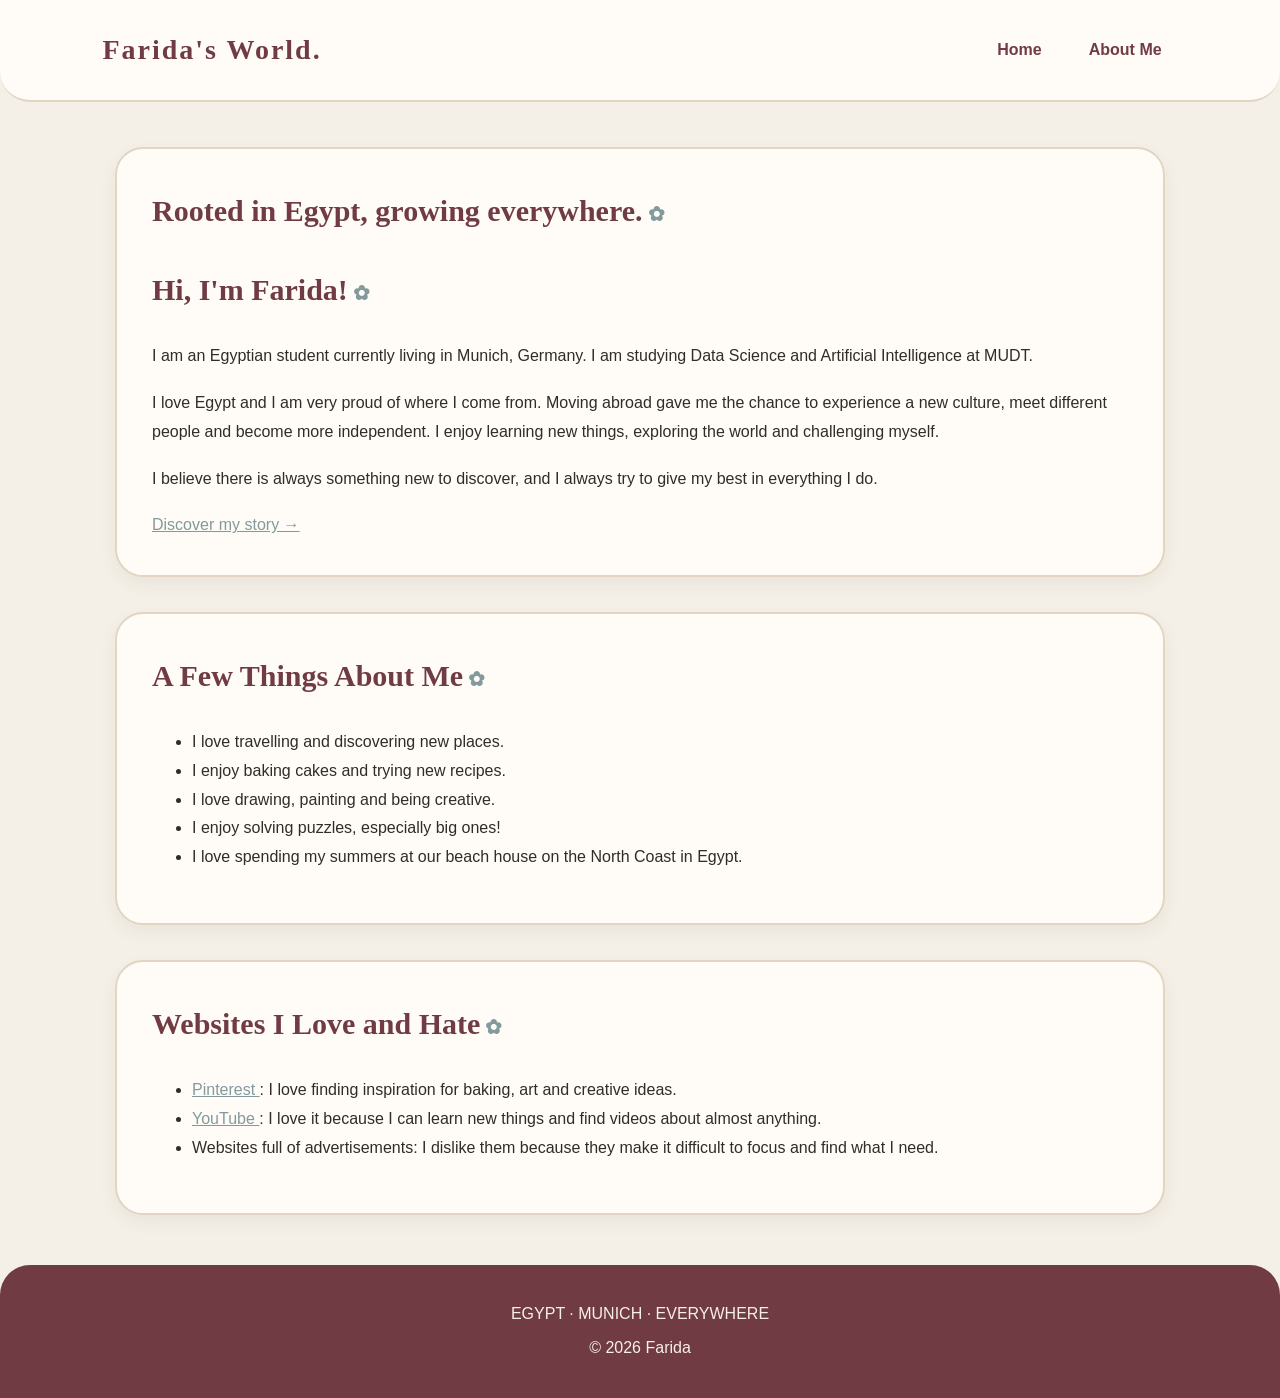
==== epa1-profile-site/index.html @ 3b83dfaf "Add profile home page with my love/hate websites" ====
<!doctype html>
<html lang="en">

<head>
    
    <meta charset="utf-8">

    
    <meta name="viewport" content="width=device-width, initial-scale=1">

    <title>Farida · Farida's World</title>

    
    <link rel="stylesheet" href="style.css">
</head>

<body>

   <body>
    <header>
        <h1>Farida's World.</h1>
        <nav>
            <a href="index.html">Home</a>
            <a href="about.html">About Me</a>
        </nav>
    </header>

    <main>

      
        <section>

            <h2>Rooted in Egypt, growing everywhere.</h2>

            

            <h2>Hi, I'm Farida!</h2>

          
            <p>
                I am an Egyptian student currently living in Munich, Germany.
                I am studying Data Science and Artificial Intelligence at MUDT.
            </p>

            <p>
                I love Egypt and I am very proud of where I come from.
                Moving abroad gave me the chance to experience a new culture,
                meet different people and become more independent.
                I enjoy learning new things, exploring the world and
                challenging myself.
            </p>

            <p>
                I believe there is always something new to discover,
                and I always try to give my best in everything I do.
            </p>

            
            <a href="about.html">Discover my story →</a>

        </section>

        
        <section>

            <h2>A Few Things About Me</h2>

            <ul>
                <li>I love travelling and discovering new places.</li>
                <li>I enjoy baking cakes and trying new recipes.</li>
                <li>I love drawing, painting and being creative.</li>
                <li>I enjoy solving puzzles, especially big ones!</li>
                <li>I love spending my summers at our beach house
                    on the North Coast in Egypt.</li>
            </ul>

        </section>

       
        <section>

            <h2>Websites I Love and Hate</h2>

            <ul>
                <li>
                    <a href="https://www.pinterest.com" target="_blank">
                        Pinterest
                    </a>:
                    I love finding inspiration for baking, art and creative ideas.
                </li>

                <li>
                    <a href="https://www.youtube.com" target="_blank">
                        YouTube
                    </a>:
                    I love it because I can learn new things and find videos
                    about almost anything.
                </li>

                <li>
                    Websites full of advertisements:
                    I dislike them because they make it difficult to focus
                    and find what I need.
                </li>
            </ul>

        </section>

    </main>


    <footer>
        <p>EGYPT · MUNICH · EVERYWHERE</p>
        <p>© 2026 Farida</p>
    </footer>

</body>
</html>
---- epa1-profile-site/style.css ----
:root {
    --cream: #F5F0E7;
    --sand: #E4D5C3;
    --burgundy: #713B43;
    --blue: #829A9C;
    --brown: #302C29;
    --white: #FFFCF7;
}


* {
    box-sizing: border-box;
}

html {
    scroll-behavior: smooth;
}

body {
    margin: 0;
    background-color: var(--cream);
    color: var(--brown);
    font-family: Arial, sans-serif;
    font-size: 16px;
    line-height: 1.8;
}


header {
    background-color: var(--white);
    padding: 25px 8%;
    display: flex;
    justify-content: space-between;
    align-items: center;
    flex-wrap: wrap;
    border-bottom: 2px solid var(--sand);
    border-radius: 0 0 30px 30px;
}

header h1 {
    color: var(--burgundy);
    font-family: Georgia, serif;
    font-size: 28px;
    letter-spacing: 2px;
    margin: 0;
}


nav {
    display: flex;
    gap: 15px;
    flex-wrap: wrap;
}

nav a {
    color: var(--burgundy);
    text-decoration: none;
    font-weight: bold;
    padding: 8px 16px;
    border-radius: 25px;
    transition: 0.3s ease;
}

nav a:hover {
    background-color: var(--sand);
    color: var(--burgundy);
}


main {
    max-width: 1100px;
    margin: 45px auto;
    padding: 0 25px;
}


section {
    background-color: var(--white);
    padding: 35px;
    margin-bottom: 35px;
    border-radius: 28px;
    border: 2px solid var(--sand);
    box-shadow: 0 7px 18px rgba(48, 44, 41, 0.06);
}


h1, h2, h3 {
    color: var(--burgundy);
    font-family: Georgia, serif;
}

h2 {
    font-size: 30px;
    margin-top: 0;
}

h3 {
    font-size: 22px;
}


p {
    margin-bottom: 18px;
}

figure {
    margin: 25px auto;
    max-width: 480px;
    text-align: center;
    background-color: var(--cream);
    padding: 12px;
    border-radius: 25px;
    border: 2px solid var(--sand);
    box-shadow: 0 6px 15px rgba(48, 44, 41, 0.08);
}

figure img,
.photo {
    width: 100%;
    max-height: 380px;
    object-fit: cover;
    display: block;
    border-radius: 20px;
}


figcaption {
    color: var(--burgundy);
    font-family: Georgia, serif;
    font-style: italic;
    padding: 12px 5px 5px;
    font-size: 15px;
}


a {
    color: var(--blue);
    transition: 0.3s ease;
}

a:hover {
    color: var(--burgundy);
}


.button {
    display: inline-block;
    background-color: var(--burgundy);
    color: var(--cream);
    padding: 12px 25px;
    border-radius: 30px;
    text-decoration: none;
    font-weight: bold;
    transition: 0.3s ease;
}

.button:hover {
    background-color: var(--blue);
    color: white;
    transform: translateY(-3px);
}


.card {
    background-color: var(--cream);
    padding: 25px;
    border-radius: 25px;
    margin-bottom: 22px;
    border: 2px solid var(--sand);
    transition: 0.3s ease;
}

.card:hover {
    transform: translateY(-5px);
    box-shadow: 0 8px 18px rgba(48, 44, 41, 0.08);
}

section h2::after {
    content: " ✿";
    color: var(--blue);
    font-size: 20px;
}


footer {
    background-color: var(--burgundy);
    color: var(--cream);
    text-align: center;
    padding: 30px;
    margin-top: 50px;
    border-radius: 30px 30px 0 0;
}

footer p {
    margin: 5px;
}

footer a {
    color: var(--cream);
}


@media (max-width: 700px) {
    header {
        flex-direction: column;
        gap: 15px;
        text-align: center;
    }

    nav {
        justify-content: center;
        gap: 8px;
    }

    main {
        margin: 25px auto;
        padding: 0 15px;
    }

    section {
        padding: 22px;
        border-radius: 22px;
    }

    h2 {
        font-size: 25px;
    }

    figure {
        max-width: 100%;
    }
}



@media (max-width: 700px) {
    
}




.gallery {
    display: grid;
    grid-template-columns: repeat(2, 1fr);
    gap: 20px;
}

.gallery figure {
    max-width: 100%;
    margin: 0;
    height: 100%;
}

.gallery img {
    width: 100%;
    height: 280px;
    object-fit: cover;
    border-radius: 18px;
}

@media (max-width: 600px) {
    .gallery {
        grid-template-columns: 1fr;
    }
}
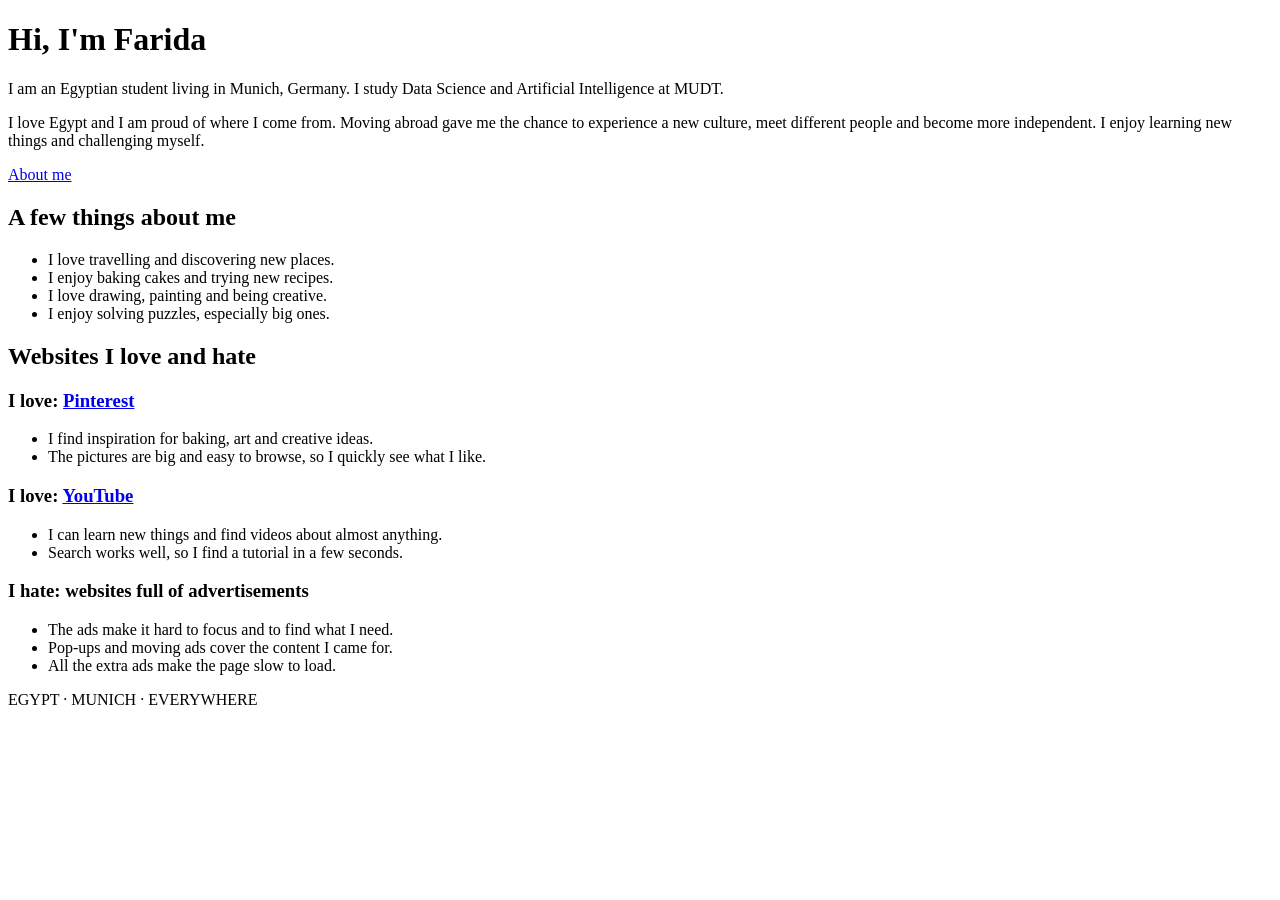
==== commit affc2907: "Rewrite profile site as simple hand-written HTML pages" ====
--- a/epa1-profile-site/index.html
+++ b/epa1-profile-site/index.html
@@ -1,119 +1,52 @@
-<!doctype html>
+<!DOCTYPE html>
 <html lang="en">
+<head>
+    <meta charset="UTF-8">
+    <meta name="viewport" content="width=device-width, initial-scale=1.0">
+    <title>Farida – Home</title>
+</head>
+<body>
+    <h1>Hi, I'm Farida</h1>
+    <p>
+        I am an Egyptian student living in Munich, Germany. I study Data Science and Artificial Intelligence at MUDT.
+    </p>
+    <p>
+        I love Egypt and I am proud of where I come from. Moving abroad gave me the chance to experience a new culture,
+        meet different people and become more independent. I enjoy learning new things and challenging myself.
+    </p>
+    <p>
+        <a href="about.html">About me</a>
+    </p>
 
-<head>
-    
-    <meta charset="utf-8">
+    <h2>A few things about me</h2>
+    <ul>
+        <li>I love travelling and discovering new places.</li>
+        <li>I enjoy baking cakes and trying new recipes.</li>
+        <li>I love drawing, painting and being creative.</li>
+        <li>I enjoy solving puzzles, especially big ones.</li>
+    </ul>
 
-    
-    <meta name="viewport" content="width=device-width, initial-scale=1">
+    <h2>Websites I love and hate</h2>
 
-    <title>Farida · Farida's World</title>
+    <h3>I love: <a href="https://www.pinterest.com/">Pinterest</a></h3>
+    <ul>
+        <li>I find inspiration for baking, art and creative ideas.</li>
+        <li>The pictures are big and easy to browse, so I quickly see what I like.</li>
+    </ul>
 
-    
-    <link rel="stylesheet" href="style.css">
-</head>
+    <h3>I love: <a href="https://www.youtube.com/">YouTube</a></h3>
+    <ul>
+        <li>I can learn new things and find videos about almost anything.</li>
+        <li>Search works well, so I find a tutorial in a few seconds.</li>
+    </ul>
 
-<body>
+    <h3>I hate: websites full of advertisements</h3>
+    <ul>
+        <li>The ads make it hard to focus and to find what I need.</li>
+        <li>Pop-ups and moving ads cover the content I came for.</li>
+        <li>All the extra ads make the page slow to load.</li>
+    </ul>
 
-   <body>
-    <header>
-        <h1>Farida's World.</h1>
-        <nav>
-            <a href="index.html">Home</a>
-            <a href="about.html">About Me</a>
-        </nav>
-    </header>
-
-    <main>
-
-      
-        <section>
-
-            <h2>Rooted in Egypt, growing everywhere.</h2>
-
-            
-
-            <h2>Hi, I'm Farida!</h2>
-
-          
-            <p>
-                I am an Egyptian student currently living in Munich, Germany.
-                I am studying Data Science and Artificial Intelligence at MUDT.
-            </p>
-
-            <p>
-                I love Egypt and I am very proud of where I come from.
-                Moving abroad gave me the chance to experience a new culture,
-                meet different people and become more independent.
-                I enjoy learning new things, exploring the world and
-                challenging myself.
-            </p>
-
-            <p>
-                I believe there is always something new to discover,
-                and I always try to give my best in everything I do.
-            </p>
-
-            
-            <a href="about.html">Discover my story →</a>
-
-        </section>
-
-        
-        <section>
-
-            <h2>A Few Things About Me</h2>
-
-            <ul>
-                <li>I love travelling and discovering new places.</li>
-                <li>I enjoy baking cakes and trying new recipes.</li>
-                <li>I love drawing, painting and being creative.</li>
-                <li>I enjoy solving puzzles, especially big ones!</li>
-                <li>I love spending my summers at our beach house
-                    on the North Coast in Egypt.</li>
-            </ul>
-
-        </section>
-
-       
-        <section>
-
-            <h2>Websites I Love and Hate</h2>
-
-            <ul>
-                <li>
-                    <a href="https://www.pinterest.com" target="_blank">
-                        Pinterest
-                    </a>:
-                    I love finding inspiration for baking, art and creative ideas.
-                </li>
-
-                <li>
-                    <a href="https://www.youtube.com" target="_blank">
-                        YouTube
-                    </a>:
-                    I love it because I can learn new things and find videos
-                    about almost anything.
-                </li>
-
-                <li>
-                    Websites full of advertisements:
-                    I dislike them because they make it difficult to focus
-                    and find what I need.
-                </li>
-            </ul>
-
-        </section>
-
-    </main>
-
-
-    <footer>
-        <p>EGYPT · MUNICH · EVERYWHERE</p>
-        <p>© 2026 Farida</p>
-    </footer>
-
+    <p>EGYPT · MUNICH · EVERYWHERE</p>
 </body>
 </html>
-
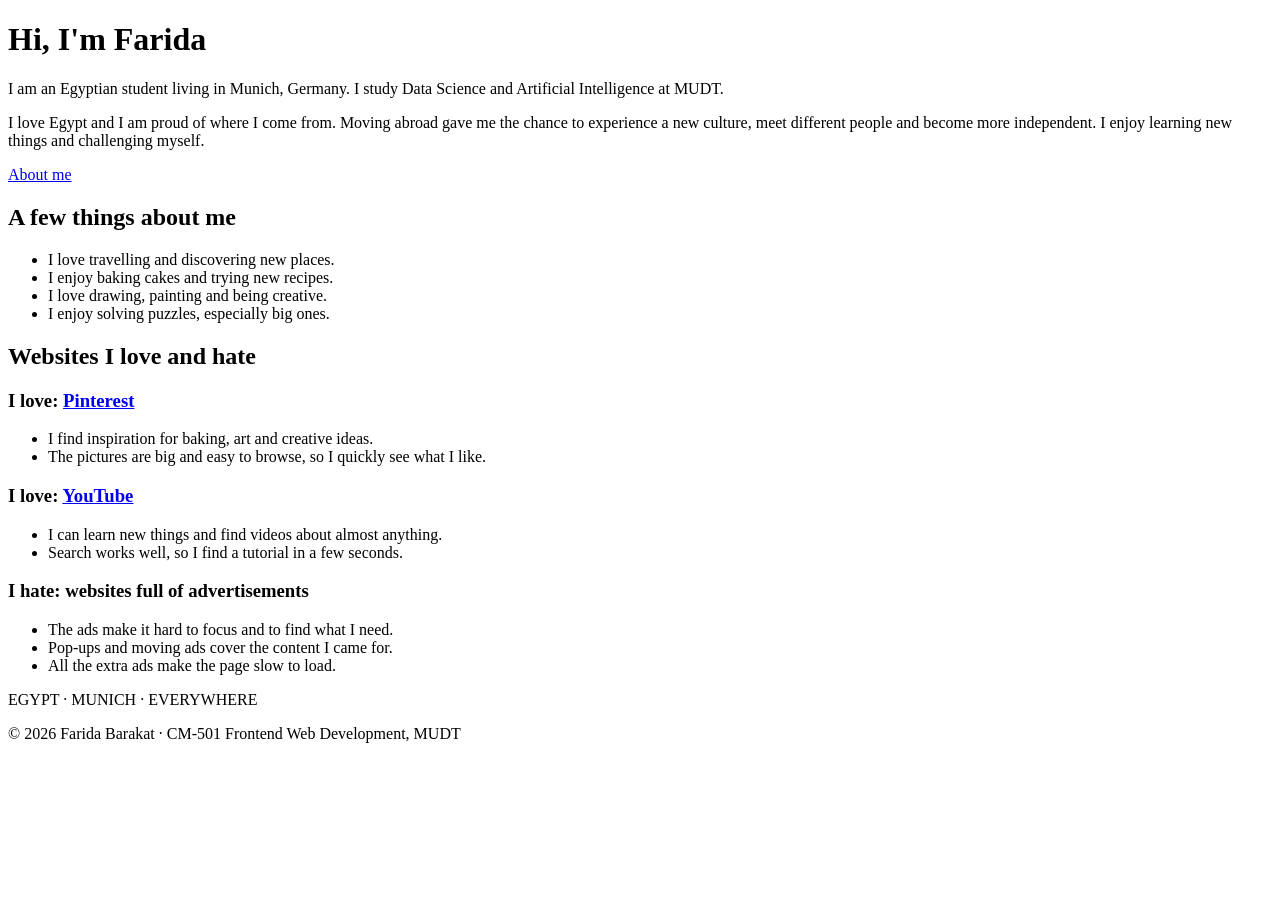
==== commit bea332f9: "Add footer with my name to both pages Co-Authored-By: Claude Opus 5.5 <noreply@anthropic.com> Claude" ====
--- a/epa1-profile-site/index.html
+++ b/epa1-profile-site/index.html
@@ -47,6 +47,9 @@
         <li>All the extra ads make the page slow to load.</li>
     </ul>
 
-    <p>EGYPT · MUNICH · EVERYWHERE</p>
+    <footer>
+        <p>EGYPT · MUNICH · EVERYWHERE</p>
+        <p>© 2026 Farida Barakat · CM-501 Frontend Web Development, MUDT</p>
+    </footer>
 </body>
 </html>
